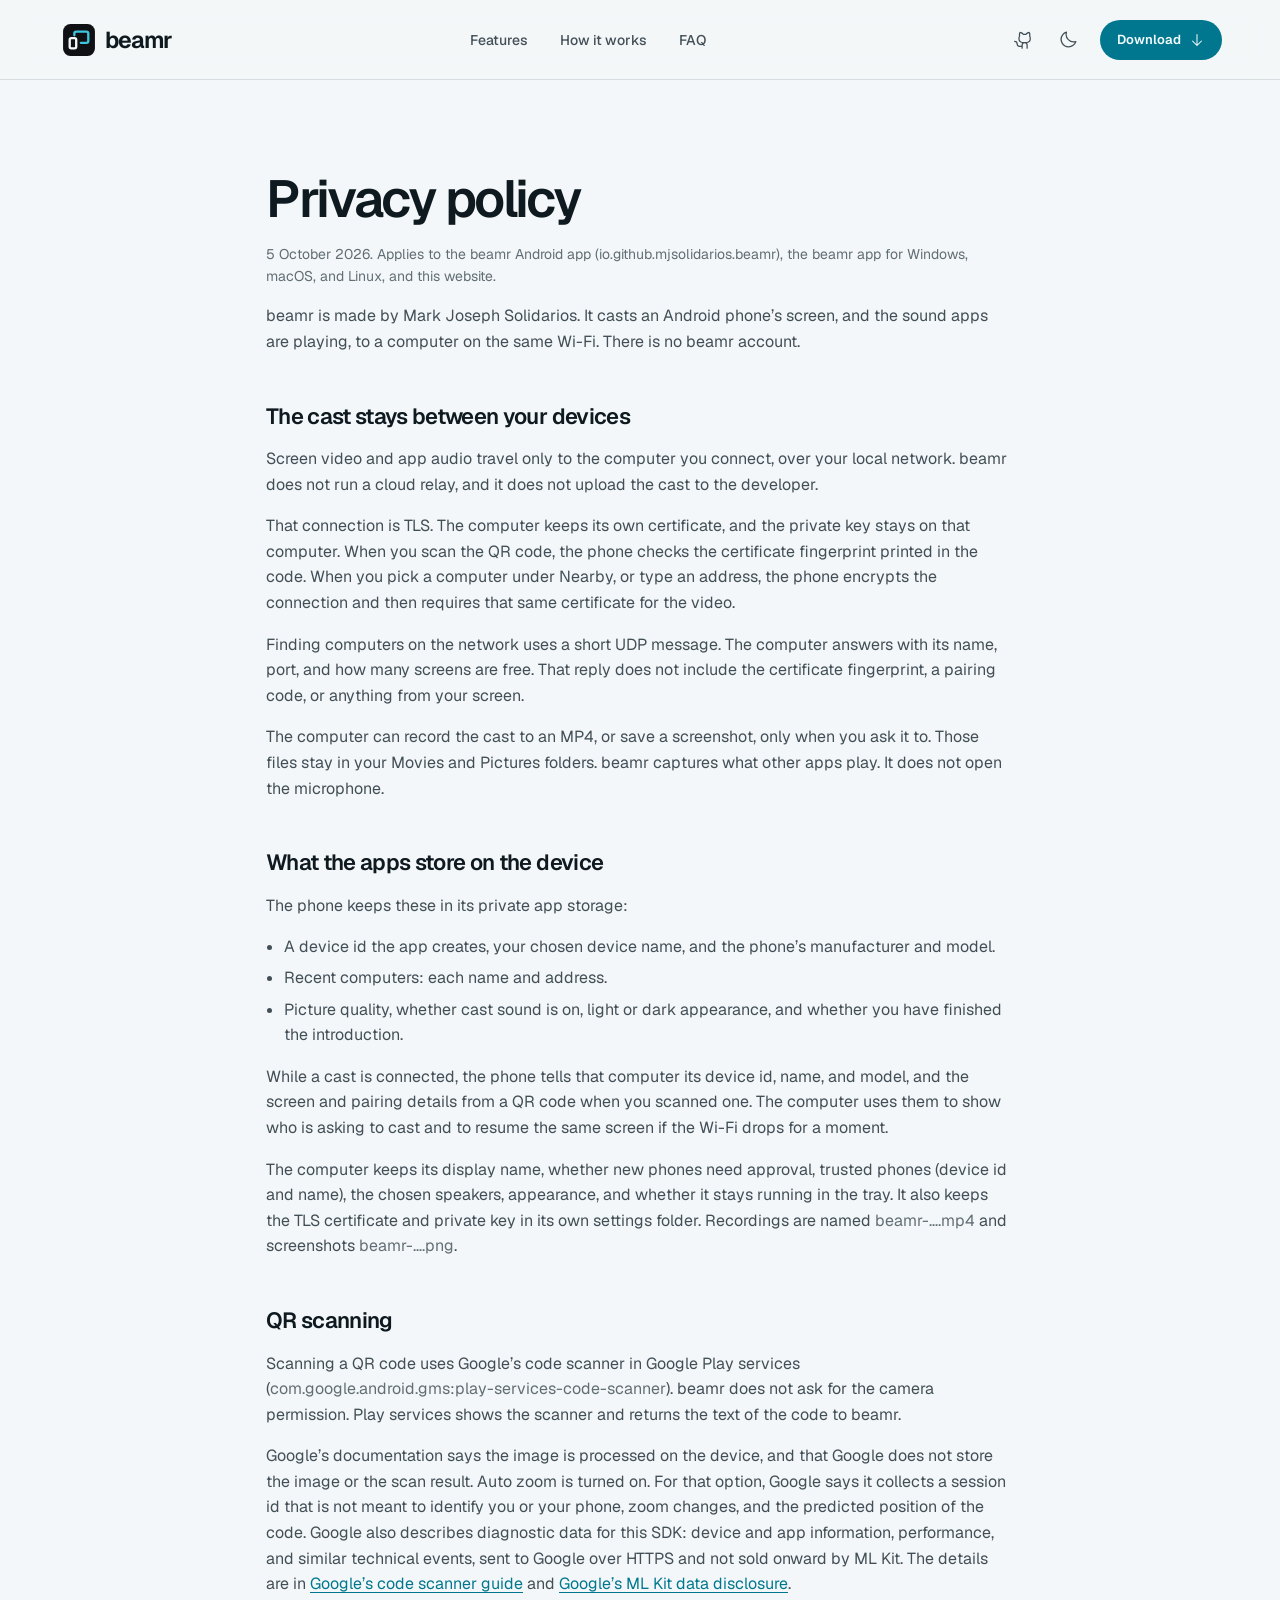
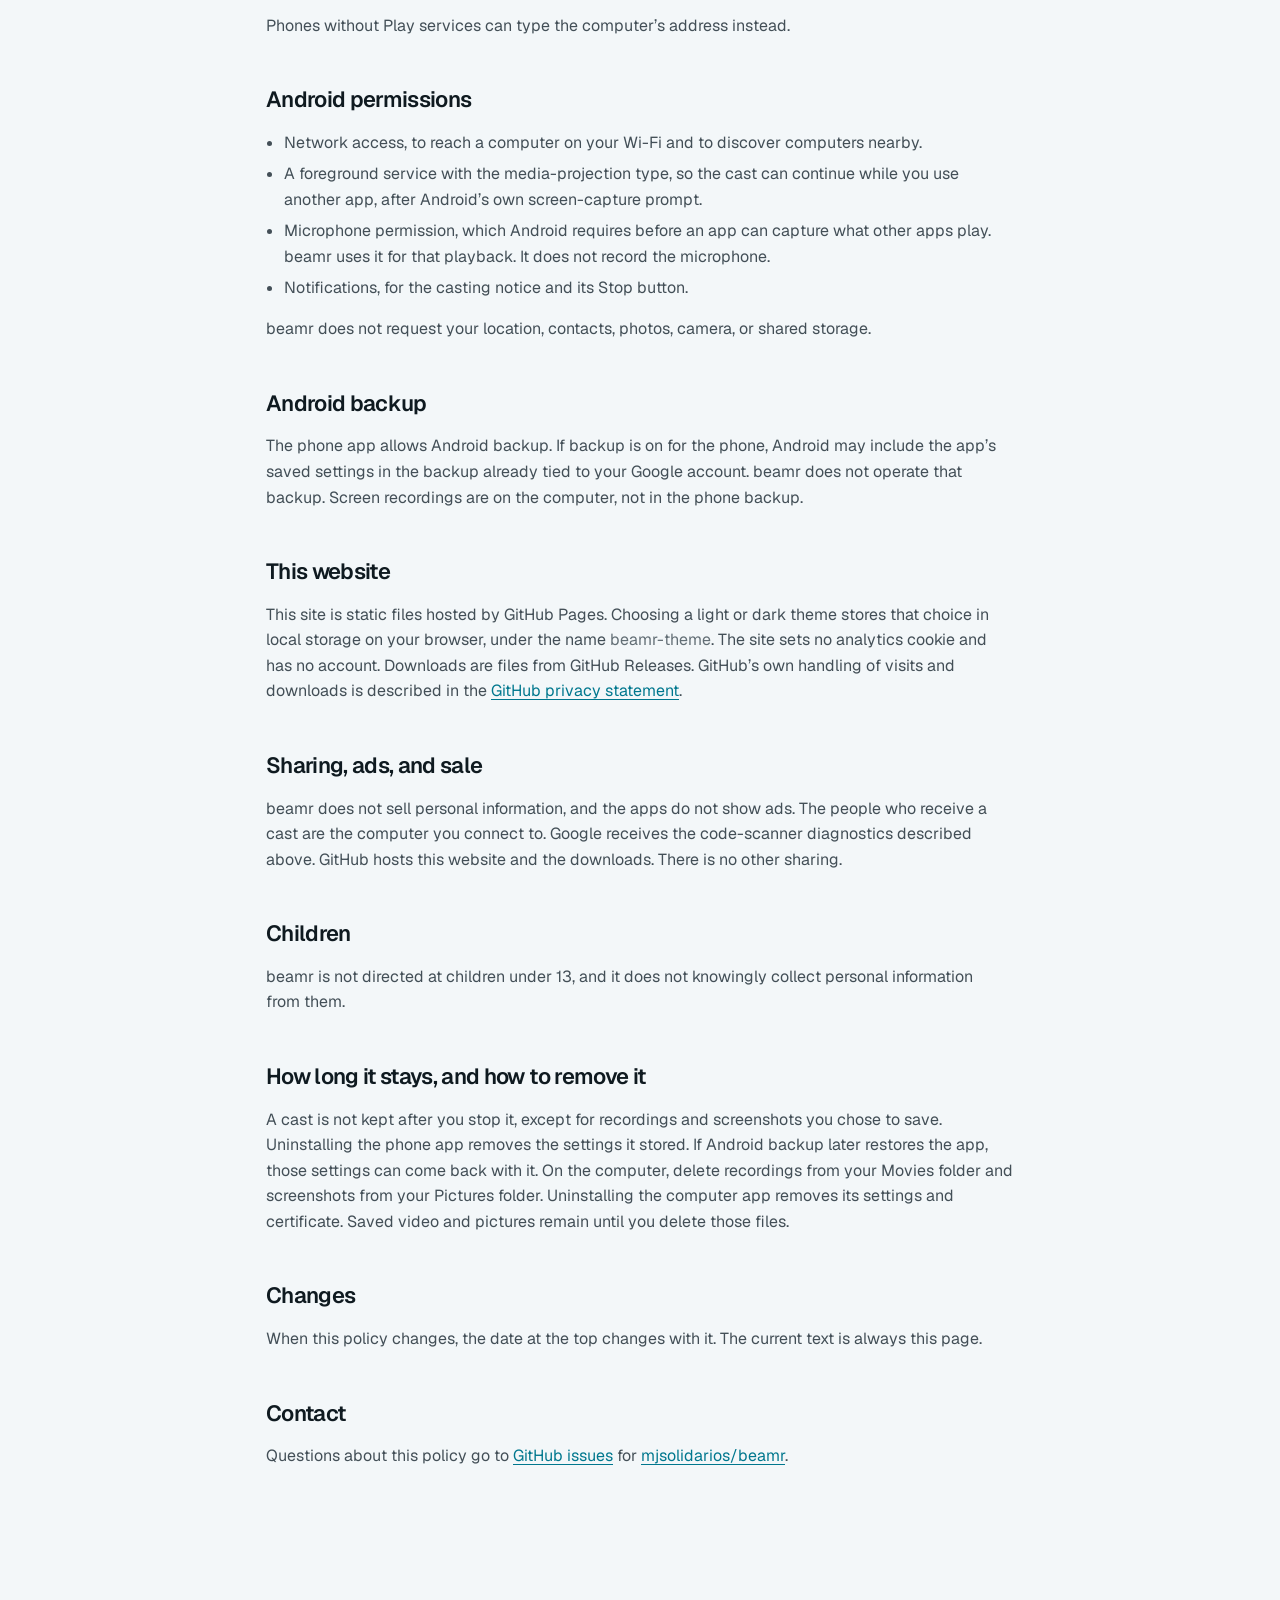
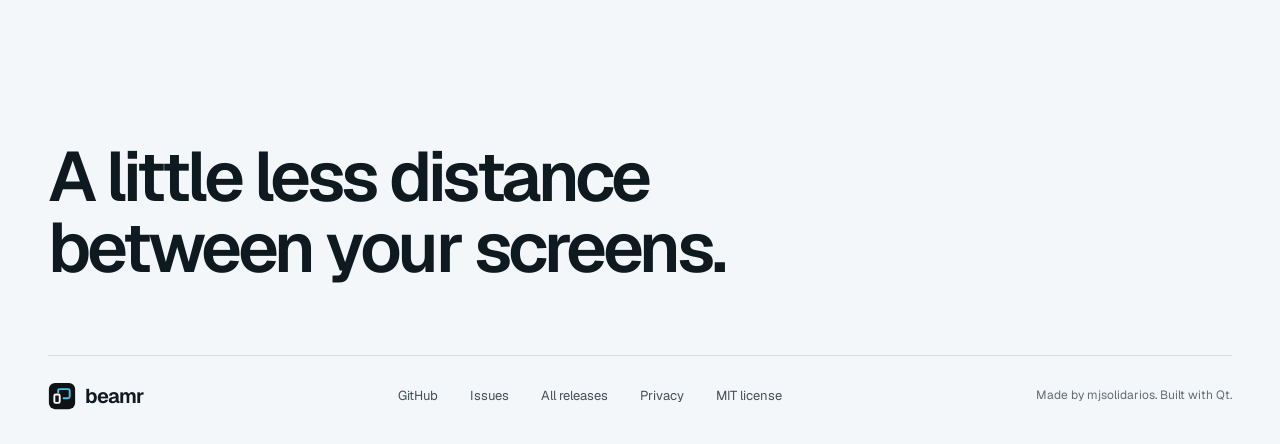
==== site/privacy.html @ 13c8dbf3 "Add a privacy policy for the Play listing The site page describes the local cast, the TLS certificat" ====
<!doctype html>
<html lang="en">
<head>
  <meta charset="utf-8">
  <meta name="viewport" content="width=device-width, initial-scale=1">
  <meta name="theme-color" content="#f3f6f8">
  <meta name="description" content="Privacy policy for beamr. Screen and sound stay on your local network. beamr has no account and no cloud relay.">
  <title>Privacy policy | beamr</title>
  <meta name="robots" content="index, follow">
  <link rel="canonical" href="https://mjsolidarios.github.io/beamr/privacy.html">
  <link rel="icon" href="./assets/beamr-icon.svg" type="image/svg+xml">
  <link rel="apple-touch-icon" href="./assets/beamr-icon.png">
  <link rel="preload" href="./assets/geist-latin.woff2" as="font" type="font/woff2" crossorigin>
  <script>
    (() => {
      const root = document.documentElement;
      try {
        const saved = localStorage.getItem('beamr-theme');
        if (saved === 'light' || saved === 'dark') root.dataset.theme = saved;
      } catch {}
    })();
  </script>
  <link rel="stylesheet" href="./styles.css">
  <script src="./app.js" defer></script>
</head>
<body>
  <a class="skip-link" href="#main">Skip to content</a>
  <header class="nav">
    <div class="nav__inner">
      <a class="brand" href="./" aria-label="beamr home"><img src="./assets/beamr-icon.svg" width="34" height="34" alt=""><span>beamr</span></a>
      <nav class="nav__links" aria-label="Main navigation">
        <a href="./#features">Features</a>
        <a href="./#how-it-works">How it works</a>
        <a href="./#faq">FAQ</a>
      </nav>
      <div class="nav__actions">
        <a class="icon-button" href="https://github.com/mjsolidarios/beamr" aria-label="beamr on GitHub"><svg class="icon" aria-hidden="true"><use href="./assets/icons.svg#github-logo"/></svg></a>
        <button class="theme-toggle icon-button" type="button" aria-label="Switch to dark theme" hidden><svg class="icon theme-moon" aria-hidden="true"><use href="./assets/icons.svg#moon"/></svg><svg class="icon theme-sun" aria-hidden="true"><use href="./assets/icons.svg#sun"/></svg></button>
        <a class="button button-small" href="./#downloads">Download<svg class="icon" aria-hidden="true"><use href="./assets/icons.svg#arrow-down"/></svg></a>
      </div>
    </div>
  </header>

  <main id="main" class="policy">
    <article class="container policy-wrap">
      <h1>Privacy policy</h1>
      <p class="updated">5 October 2026. Applies to the beamr Android app (<span class="muted">io.github.mjsolidarios.beamr</span>), the beamr app for Windows, macOS, and Linux, and this website.</p>

      <p>beamr is made by Mark Joseph Solidarios. It casts an Android phone’s screen, and the sound apps are playing, to a computer on the same Wi-Fi. There is no beamr account.</p>

      <h2>The cast stays between your devices</h2>
      <p>Screen video and app audio travel only to the computer you connect, over your local network. beamr does not run a cloud relay, and it does not upload the cast to the developer.</p>
      <p>That connection is TLS. The computer keeps its own certificate, and the private key stays on that computer. When you scan the QR code, the phone checks the certificate fingerprint printed in the code. When you pick a computer under Nearby, or type an address, the phone encrypts the connection and then requires that same certificate for the video.</p>
      <p>Finding computers on the network uses a short UDP message. The computer answers with its name, port, and how many screens are free. That reply does not include the certificate fingerprint, a pairing code, or anything from your screen.</p>
      <p>The computer can record the cast to an MP4, or save a screenshot, only when you ask it to. Those files stay in your Movies and Pictures folders. beamr captures what other apps play. It does not open the microphone.</p>

      <h2>What the apps store on the device</h2>
      <p>The phone keeps these in its private app storage:</p>
      <ul>
        <li>A device id the app creates, your chosen device name, and the phone’s manufacturer and model.</li>
        <li>Recent computers: each name and address.</li>
        <li>Picture quality, whether cast sound is on, light or dark appearance, and whether you have finished the introduction.</li>
      </ul>
      <p>While a cast is connected, the phone tells that computer its device id, name, and model, and the screen and pairing details from a QR code when you scanned one. The computer uses them to show who is asking to cast and to resume the same screen if the Wi-Fi drops for a moment.</p>
      <p>The computer keeps its display name, whether new phones need approval, trusted phones (device id and name), the chosen speakers, appearance, and whether it stays running in the tray. It also keeps the TLS certificate and private key in its own settings folder. Recordings are named <span class="muted">beamr-….mp4</span> and screenshots <span class="muted">beamr-….png</span>.</p>

      <h2>QR scanning</h2>
      <p>Scanning a QR code uses Google’s code scanner in Google Play services (<span class="muted">com.google.android.gms:play-services-code-scanner</span>). beamr does not ask for the camera permission. Play services shows the scanner and returns the text of the code to beamr.</p>
      <p>Google’s documentation says the image is processed on the device, and that Google does not store the image or the scan result. Auto zoom is turned on. For that option, Google says it collects a session id that is not meant to identify you or your phone, zoom changes, and the predicted position of the code. Google also describes diagnostic data for this SDK: device and app information, performance, and similar technical events, sent to Google over HTTPS and not sold onward by ML Kit. The details are in <a href="https://developers.google.com/ml-kit/vision/barcode-scanning/code-scanner">Google’s code scanner guide</a> and <a href="https://developers.google.com/ml-kit/android-data-disclosure">Google’s ML Kit data disclosure</a>.</p>
      <p>Phones without Play services can type the computer’s address instead.</p>

      <h2>Android permissions</h2>
      <ul>
        <li>Network access, to reach a computer on your Wi-Fi and to discover computers nearby.</li>
        <li>A foreground service with the media-projection type, so the cast can continue while you use another app, after Android’s own screen-capture prompt.</li>
        <li>Microphone permission, which Android requires before an app can capture what other apps play. beamr uses it for that playback. It does not record the microphone.</li>
        <li>Notifications, for the casting notice and its Stop button.</li>
      </ul>
      <p>beamr does not request your location, contacts, photos, camera, or shared storage.</p>

      <h2>Android backup</h2>
      <p>The phone app allows Android backup. If backup is on for the phone, Android may include the app’s saved settings in the backup already tied to your Google account. beamr does not operate that backup. Screen recordings are on the computer, not in the phone backup.</p>

      <h2>This website</h2>
      <p>This site is static files hosted by GitHub Pages. Choosing a light or dark theme stores that choice in local storage on your browser, under the name <span class="muted">beamr-theme</span>. The site sets no analytics cookie and has no account. Downloads are files from GitHub Releases. GitHub’s own handling of visits and downloads is described in the <a href="https://docs.github.com/en/site-policy/privacy-policies/github-general-privacy-statement">GitHub privacy statement</a>.</p>

      <h2>Sharing, ads, and sale</h2>
      <p>beamr does not sell personal information, and the apps do not show ads. The people who receive a cast are the computer you connect to. Google receives the code-scanner diagnostics described above. GitHub hosts this website and the downloads. There is no other sharing.</p>

      <h2>Children</h2>
      <p>beamr is not directed at children under 13, and it does not knowingly collect personal information from them.</p>

      <h2>How long it stays, and how to remove it</h2>
      <p>A cast is not kept after you stop it, except for recordings and screenshots you chose to save. Uninstalling the phone app removes the settings it stored. If Android backup later restores the app, those settings can come back with it. On the computer, delete recordings from your Movies folder and screenshots from your Pictures folder. Uninstalling the computer app removes its settings and certificate. Saved video and pictures remain until you delete those files.</p>

      <h2>Changes</h2>
      <p>When this policy changes, the date at the top changes with it. The current text is always this page.</p>

      <h2>Contact</h2>
      <p>Questions about this policy go to <a href="https://github.com/mjsolidarios/beamr/issues">GitHub issues</a> for <a href="https://github.com/mjsolidarios/beamr">mjsolidarios/beamr</a>.</p>
    </article>
  </main>

  <footer class="footer container">
    <p class="footer-line">A little less distance between your screens.</p>
    <div class="footer-meta">
      <a class="brand" href="./" aria-label="beamr home"><img src="./assets/beamr-icon.svg" width="28" height="28" alt=""><span>beamr</span></a>
      <nav aria-label="Project links"><a href="https://github.com/mjsolidarios/beamr">GitHub</a><a href="https://github.com/mjsolidarios/beamr/issues">Issues</a><a href="https://github.com/mjsolidarios/beamr/releases">All releases</a><a href="./privacy.html" aria-current="page">Privacy</a><a href="https://github.com/mjsolidarios/beamr/blob/main/LICENSE">MIT license</a></nav>
      <p class="footer-credit">Made by <a href="https://github.com/mjsolidarios">mjsolidarios</a>. Built with Qt.</p>
    </div>
  </footer>
</body>
</html>
---- site/styles.css ----
/* Hallmark · genre: atmospheric · macrostructure: Feature Stack · theme: custom (vibe: "a cyan beam across a dark room" · paper oklch(15.5% 0.014 235) · accent oklch(78% 0.125 213) cyan · Geist + Geist)
 * axes: dark / geometric-sans / cool · enrichment: real screenshots + Tier-A CSS overlays · nav: N10 floating-on-scroll morph · footer: Ft5 statement
 * motion: GSAP ScrollTrigger (hero widen · route draw · feature sync · setup rail · footer line), all off under prefers-reduced-motion
 */
@font-face { font-family: Geist; src: url('./assets/geist-latin.woff2') format('woff2'); font-style: normal; font-weight: 100 900; font-display: swap; }

/* ---------- Tokens ---------- */
:root {
  color-scheme: light;
  --color-paper: oklch(97.4% 0.005 225);
  --color-paper-2: oklch(99.3% 0.003 225);
  --color-paper-3: oklch(94.2% 0.009 225);
  --color-ink: oklch(21% 0.02 235);
  --color-ink-2: oklch(42% 0.02 235);
  --color-ink-3: oklch(53% 0.018 235);
  --color-rule: oklch(89.5% 0.01 228);
  --color-accent: oklch(52% 0.105 215);
  --color-accent-strong: oklch(45% 0.1 218);
  --color-accent-ink: oklch(98.5% 0.01 215);
  --color-accent-soft: oklch(93.5% 0.035 213);
  --color-bloom: oklch(80% 0.11 213 / 0.22);
  --color-nav: oklch(97.4% 0.005 225 / 0.86);
  --color-pill: oklch(99.3% 0.003 225 / 0.82);
  --color-screen: oklch(17% 0.012 235);
  --color-rec: oklch(63% 0.2 27);
  --color-focus: oklch(55% 0.13 213);
  --shadow-lift: 0 1px 2px oklch(22% 0.03 235 / 0.06), 0 18px 48px -18px oklch(22% 0.03 235 / 0.28);
  --shadow-pill: 0 8px 24px -12px oklch(22% 0.03 235 / 0.3);

  --font-display: Geist, system-ui, sans-serif;
  --font-body: Geist, system-ui, sans-serif;
  --font-mono: ui-monospace, "SF Mono", "Cascadia Mono", "JetBrains Mono", Menlo, monospace;

  --space-3xs: 0.25rem; --space-2xs: 0.5rem; --space-xs: 0.75rem; --space-sm: 1rem;
  --space-md: 1.5rem; --space-lg: 2rem; --space-xl: 3rem; --space-2xl: 4.5rem; --space-3xl: 7rem; --space-4xl: 10rem;

  --text-xs: 0.75rem; --text-sm: 0.875rem; --text-base: 1rem; --text-md: 1.125rem; --text-lg: 1.375rem;
  --text-xl: 1.75rem; --text-2xl: clamp(2rem, 1.2rem + 2.6vw, 3.25rem);
  --text-display: clamp(3.4rem, 1.4rem + 7.6vw, 8.25rem);
  --text-statement: clamp(2rem, 1rem + 4.2vw, 4.5rem);

  --ease-out: cubic-bezier(0.16, 1, 0.3, 1);
  --ease-in: cubic-bezier(0.7, 0, 0.84, 0);
  --ease-in-out: cubic-bezier(0.65, 0, 0.35, 1);
  --dur-micro: 120ms; --dur-short: 220ms; --dur-long: 420ms;

  --radius-control: 999px; --radius-card: 22px; --radius-media: 14px;
  --rule-hair: 1px;
  --page: min(1240px, calc(100% - 2 * var(--gutter)));
  --gutter: 48px;
  --nav-h: 60px;
}
@media (prefers-color-scheme: dark) {
  :root:not([data-theme="light"]) {
    color-scheme: dark;
    --color-paper: oklch(15.5% 0.014 235);
    --color-paper-2: oklch(19.5% 0.016 235);
    --color-paper-3: oklch(24% 0.018 235);
    --color-ink: oklch(95.5% 0.007 220);
    --color-ink-2: oklch(77% 0.016 228);
    --color-ink-3: oklch(64% 0.016 228);
    --color-rule: oklch(29% 0.018 235);
    --color-accent: oklch(78% 0.125 213);
    --color-accent-strong: oklch(85% 0.105 210);
    --color-accent-ink: oklch(19% 0.04 225);
    --color-accent-soft: oklch(27% 0.045 220);
    --color-bloom: oklch(70% 0.13 213 / 0.2);
    --color-nav: oklch(15.5% 0.014 235 / 0.82);
    --color-pill: oklch(21% 0.016 235 / 0.8);
    --color-focus: oklch(82% 0.12 213);
    --shadow-lift: 0 1px 0 oklch(100% 0 0 / 0.04) inset, 0 24px 60px -24px oklch(5% 0.02 235 / 0.8);
    --shadow-pill: 0 8px 24px -12px oklch(5% 0.02 235 / 0.7);
  }
}
:root[data-theme="dark"] {
  color-scheme: dark;
  --color-paper: oklch(15.5% 0.014 235);
  --color-paper-2: oklch(19.5% 0.016 235);
  --color-paper-3: oklch(24% 0.018 235);
  --color-ink: oklch(95.5% 0.007 220);
  --color-ink-2: oklch(77% 0.016 228);
  --color-ink-3: oklch(64% 0.016 228);
  --color-rule: oklch(29% 0.018 235);
  --color-accent: oklch(78% 0.125 213);
  --color-accent-strong: oklch(85% 0.105 210);
  --color-accent-ink: oklch(19% 0.04 225);
  --color-accent-soft: oklch(27% 0.045 220);
  --color-bloom: oklch(70% 0.13 213 / 0.2);
  --color-nav: oklch(15.5% 0.014 235 / 0.82);
  --color-pill: oklch(21% 0.016 235 / 0.8);
  --color-focus: oklch(82% 0.12 213);
  --shadow-lift: 0 1px 0 oklch(100% 0 0 / 0.04) inset, 0 24px 60px -24px oklch(5% 0.02 235 / 0.8);
  --shadow-pill: 0 8px 24px -12px oklch(5% 0.02 235 / 0.7);
}

/* ---------- Base ---------- */
*, *::before, *::after { box-sizing: border-box; }
html, body { overflow-x: clip; }
html { scroll-padding-top: calc(var(--nav-h) + var(--space-lg)); }
body {
  margin: 0; background: var(--color-paper); color: var(--color-ink);
  font: 400 var(--text-base)/1.6 var(--font-body); -webkit-font-smoothing: antialiased;
}
a { color: inherit; text-decoration: none; }
button { font: inherit; cursor: pointer; }
img { display: block; max-width: 100%; height: auto; }
svg { display: block; fill: currentColor; flex-shrink: 0; }
p, h1, h2, h3, h4, figure, ol { margin: 0; }
h1, h2, h3, h4 { font-family: var(--font-display); font-style: normal; text-wrap: balance; overflow-wrap: anywhere; min-width: 0; }
p { text-wrap: pretty; }
a, button, summary { -webkit-tap-highlight-color: transparent; }
:is(a, button, summary):focus-visible { outline: 2px solid var(--color-focus); outline-offset: 4px; border-radius: 6px; }
::selection { background: var(--color-accent); color: var(--color-accent-ink); }
[hidden] { display: none !important; }
.container { width: var(--page); margin-inline: auto; }
.icon { width: 20px; height: 20px; }
.muted { color: var(--color-ink-3); }
.sr-only { position: absolute; width: 1px; height: 1px; padding: 0; margin: -1px; overflow: hidden; clip-path: inset(50%); white-space: nowrap; border: 0; }
.skip-link {
  position: fixed; top: 12px; left: 12px; z-index: 40; transform: translateY(-160%);
  background: var(--color-accent); color: var(--color-accent-ink); padding: 12px 18px; border-radius: var(--radius-control);
}
.skip-link:focus { transform: none; }

/* ---------- Controls ---------- */
.button {
  display: inline-flex; align-items: center; justify-content: center; gap: var(--space-xs);
  min-height: 52px; padding: 0 var(--space-md); border: var(--rule-hair) solid transparent; border-radius: var(--radius-control);
  background: var(--color-accent); color: var(--color-accent-ink); font-size: var(--text-sm); font-weight: 600; white-space: nowrap;
  transition: background-color var(--dur-short) var(--ease-out), transform var(--dur-micro) var(--ease-out), border-color var(--dur-short) var(--ease-out);
}
.button:hover { background: var(--color-accent-strong); transform: translateY(-1px); }
.button:active { transform: translateY(0); }
.button .icon { width: 18px; height: 18px; }
.button-small { min-height: 40px; padding: 0 var(--space-sm); font-size: 13px; gap: var(--space-2xs); }
.button-small .icon { width: 16px; height: 16px; }
.button-wide { width: 100%; }
.button-outline { background: transparent; color: var(--color-ink); border-color: var(--color-rule); }
.button-outline:hover { background: var(--color-paper-3); border-color: var(--color-ink-3); }
.text-link { display: inline-flex; align-items: center; gap: var(--space-2xs); font-size: var(--text-sm); font-weight: 600; white-space: nowrap; }
.text-link .icon { width: 18px; height: 18px; transition: transform var(--dur-short) var(--ease-out); }
.text-link:hover { color: var(--color-accent); }
.text-link:hover .icon { transform: translate(2px, -2px); }
.icon-button {
  display: grid; place-items: center; width: 40px; height: 40px; border: 0; border-radius: var(--radius-control);
  background: transparent; color: var(--color-ink-2); transition: background-color var(--dur-short) var(--ease-out), color var(--dur-short) var(--ease-out);
}
.icon-button:hover { background: var(--color-paper-3); color: var(--color-ink); }
.theme-sun { display: none; }
[data-theme="dark"] .theme-sun { display: block; }
[data-theme="dark"] .theme-moon { display: none; }
@media (prefers-color-scheme: dark) {
  :root:not([data-theme="light"]) .theme-sun { display: block; }
  :root:not([data-theme="light"]) .theme-moon { display: none; }
}

/* ---------- Nav · N10: a bar at the top, a floating pill once you scroll ---------- */
.nav { position: fixed; inset: 0 0 auto; z-index: 30; padding-block: 10px; }
.nav::before {
  content: ""; position: absolute; inset: 0; background: var(--color-nav); border-bottom: var(--rule-hair) solid var(--color-rule);
  backdrop-filter: blur(14px); -webkit-backdrop-filter: blur(14px); transition: opacity var(--dur-long) var(--ease-out);
}
.nav__inner {
  position: relative; width: var(--page); height: var(--nav-h); margin-inline: auto; padding-inline: 14px 10px;
  display: flex; align-items: center; justify-content: space-between; gap: var(--space-md);
  transition: transform var(--dur-long) var(--ease-out);
}
.nav__inner::before {
  content: ""; position: absolute; inset: 0; z-index: -1; border-radius: var(--radius-control);
  background: var(--color-pill); border: var(--rule-hair) solid var(--color-rule); box-shadow: var(--shadow-pill);
  backdrop-filter: blur(16px); -webkit-backdrop-filter: blur(16px); opacity: 0; transition: opacity var(--dur-long) var(--ease-out);
}
.nav.is-floating::before { opacity: 0; }
.nav.is-floating .nav__inner { transform: translateY(6px); }
.nav.is-floating .nav__inner::before { opacity: 1; }
.brand { display: inline-flex; align-items: center; gap: 9px; font-family: var(--font-display); font-size: 23px; font-weight: 650; letter-spacing: -0.05em; }
.nav__links { display: flex; gap: var(--space-lg); font-size: var(--text-sm); font-weight: 500; color: var(--color-ink-2); }
.nav__links a { white-space: nowrap; transition: color var(--dur-short) var(--ease-out); }
.nav__links a:hover { color: var(--color-ink); }
.nav__actions { display: flex; align-items: center; gap: var(--space-3xs); }
.nav__actions .button { margin-left: var(--space-2xs); }

/* ---------- Hero ---------- */
.hero { position: relative; padding-top: calc(var(--nav-h) + var(--space-3xl)); }
.hero::before {
  content: ""; position: absolute; z-index: -1; inset: 0 0 auto auto; width: min(900px, 90vw); aspect-ratio: 1;
  background: radial-gradient(closest-side, var(--color-bloom), transparent); transform: translate(18%, -38%); pointer-events: none;
}
.hero-head { display: grid; grid-template-columns: minmax(0, 1.5fr) minmax(0, 1fr); align-items: end; gap: var(--space-xl); }
h1 { font-size: var(--text-display); font-weight: 600; line-height: 0.94; letter-spacing: -0.06em; }
h1 .line { display: block; overflow: clip; padding-bottom: 0.06em; }
h1 .line > span { display: inline-block; }
.accent-word { color: var(--color-accent); }
.hero-side { padding-bottom: var(--space-2xs); }
.lede { max-width: 30ch; font-size: var(--text-md); line-height: 1.65; color: var(--color-ink-2); }
.hero-actions { display: flex; flex-wrap: wrap; align-items: center; gap: var(--space-md); margin-top: var(--space-lg); }
.hero-stage { margin-top: var(--space-2xl); }
.hero-frame {
  /* The frame keeps the photo's own 3:2 shape so nothing is ever cropped. It
     starts inset to the text column and widens to the window (or 1440px). */
  --g: max(var(--gutter), calc(50% - 620px));
  width: min(100%, 1440px); margin-inline: auto; aspect-ratio: 3 / 2; overflow: hidden; background: var(--color-paper-3);
  clip-path: inset(0 var(--g) 0 var(--g) round var(--radius-card));
}
.hero-image { width: 100%; height: 100%; object-fit: cover; transform-origin: 50% 50%; }
.hero-stage figcaption { margin-top: var(--space-sm); font-size: var(--text-xs); color: var(--color-ink-3); text-align: right; }

/* ---------- Route: Android to every desktop ---------- */
.route { display: grid; grid-template-columns: minmax(0, 0.8fr) minmax(0, 1.2fr); align-items: center; gap: var(--space-2xl); padding-block: var(--space-3xl); }
.route h2, .section-head h2, .setup-head h2, .faq-heading h2 { font-size: var(--text-2xl); font-weight: 600; line-height: 1.05; letter-spacing: -0.045em; }
.route-copy p { max-width: 36ch; margin-top: var(--space-md); color: var(--color-ink-2); font-size: var(--text-md); }
.route-map { position: relative; aspect-ratio: 240 / 100; }
.route-lines { position: absolute; inset: 0; width: 100%; height: 100%; overflow: visible; }
.route-lines path { fill: none; stroke-linecap: round; }
.route-track { stroke: var(--color-rule); stroke-width: 1; }
.route-beam { stroke: var(--color-accent); stroke-width: 1.4; stroke-dasharray: 1; stroke-dashoffset: 0; }
.route-node {
  position: absolute; left: var(--x); top: var(--y); transform: translate(-50%, -50%);
  display: inline-flex; align-items: center; gap: var(--space-2xs); padding: 9px 16px 9px 12px;
  background: var(--color-paper-2); border: var(--rule-hair) solid var(--color-rule); border-radius: var(--radius-control);
  font-size: var(--text-sm); font-weight: 550; white-space: nowrap; box-shadow: var(--shadow-lift);
  transition: border-color var(--dur-short) var(--ease-out), color var(--dur-short) var(--ease-out);
}
.route-node .icon { width: 19px; height: 19px; }
.route-source { color: var(--color-accent); border-color: var(--color-accent); }
.route-target.is-lit { border-color: var(--color-accent); }

/* ---------- Feature Stack ---------- */
.stack { padding-block: var(--space-3xl); }
.section-head { max-width: 640px; }
.section-head p { margin-top: var(--space-md); max-width: 52ch; color: var(--color-ink-2); font-size: var(--text-md); }
.stack-body { display: grid; grid-template-columns: minmax(0, 0.75fr) minmax(0, 1.25fr); gap: var(--space-2xl); margin-top: var(--space-xl); }
.stack-list { list-style: none; padding: 0; }
.feature {
  min-height: 58vh; display: flex; flex-direction: column; justify-content: center; padding-block: var(--space-xl);
  transition: opacity var(--dur-long) var(--ease-out);
}
.stack.is-synced .feature:not(.is-active) { opacity: 0.32; }
.feature-icon { width: 30px; height: 30px; color: var(--color-accent); margin-bottom: var(--space-md); }
.feature h3 { font-size: var(--text-xl); font-weight: 600; letter-spacing: -0.035em; line-height: 1.15; }
.feature p { margin-top: var(--space-xs); max-width: 38ch; color: var(--color-ink-2); font-size: var(--text-md); line-height: 1.65; }
.stage-wrap { position: sticky; top: max(calc(var(--nav-h) + var(--space-xl)), calc(50vh - 15vw)); align-self: start; }
.stage-wrap figcaption { margin-top: var(--space-sm); font-size: var(--text-xs); color: var(--color-ink-3); text-align: center; }
.stage {
  position: relative; padding: 11% 17% 7% 5%; border-radius: var(--radius-card); overflow: hidden;
  background: radial-gradient(120% 90% at 85% 0%, var(--color-accent-soft), transparent 60%), var(--color-paper-2);
  border: var(--rule-hair) solid var(--color-rule);
}
.stage-screens { position: relative; border-radius: var(--radius-media); overflow: hidden; box-shadow: var(--shadow-lift); outline: 2px solid transparent; outline-offset: 3px; transition: outline-color var(--dur-long) var(--ease-out); }
.stage-desk { width: 100%; }
.stage-grid {
  position: absolute; inset: 0; display: grid; grid-template-columns: repeat(4, minmax(0, 1fr)); align-items: center; gap: 3%;
  padding: 6% 5%; background: var(--color-screen); opacity: 0; transition: opacity var(--dur-long) var(--ease-out);
}
.stage-grid > * { aspect-ratio: 1 / 2; width: 100%; height: auto; border-radius: 8px; object-fit: cover; transform: translateY(8px); transition: transform var(--dur-long) var(--ease-out); }
.stage-grid > img { outline: 2px solid var(--color-accent); outline-offset: 2px; }
.stage-grid > span:nth-child(2) { background: linear-gradient(170deg, oklch(70% 0.11 205), oklch(36% 0.07 235)); }
.stage-grid > span:nth-child(3) { background: linear-gradient(190deg, oklch(88% 0.03 220), oklch(56% 0.05 230)); }
.stage-grid > span:nth-child(4) { background: linear-gradient(160deg, oklch(46% 0.09 250), oklch(24% 0.03 240)); }
.stage-phone {
  position: absolute; right: 5%; bottom: 5%; width: 19%; border-radius: 14px; border: 3px solid var(--color-screen);
  box-shadow: var(--shadow-lift); transition: transform var(--dur-long) var(--ease-out), opacity var(--dur-long) var(--ease-out);
}
.stage-beam { position: absolute; inset: 0; width: 100%; height: 100%; pointer-events: none; }
.stage-beam path {
  fill: none; stroke: var(--color-accent); stroke-width: 0.3; stroke-linecap: round;
  stroke-dasharray: 1; stroke-dashoffset: 1; opacity: 0;
  transition: stroke-dashoffset 260ms var(--ease-in), opacity 200ms var(--ease-in);
}
.chip {
  position: absolute; top: 3.2%; left: 5%; display: inline-flex; align-items: center; gap: var(--space-2xs);
  padding: 7px 14px 7px 10px; border-radius: var(--radius-control); background: var(--color-paper); border: var(--rule-hair) solid var(--color-rule);
  font-size: var(--text-xs); font-weight: 600; white-space: nowrap; opacity: 0; transform: translateY(6px);
  transition: opacity var(--dur-short) var(--ease-out), transform var(--dur-short) var(--ease-out);
}
.chip .icon { width: 16px; height: 16px; color: var(--color-accent); }
.chip-record { font-family: var(--font-mono); letter-spacing: 0.04em; }
.rec-dot { width: 9px; height: 9px; border-radius: 50%; background: var(--color-rec); }
.bars { display: inline-flex; align-items: end; gap: 2px; height: 14px; }
.bars i { width: 3px; border-radius: 2px; background: var(--color-accent); transform-origin: bottom; }
.bars i:nth-child(1) { height: 45%; } .bars i:nth-child(2) { height: 100%; } .bars i:nth-child(3) { height: 65%; } .bars i:nth-child(4) { height: 85%; }
.stage[data-state="wifi"] .stage-beam path { stroke-dashoffset: 0; opacity: 1; transition: stroke-dashoffset 900ms var(--ease-out) 150ms, opacity 150ms var(--ease-out) 150ms; }
.stage[data-state="wifi"] .chip-wifi,
.stage[data-state="grid"] .chip-grid,
.stage[data-state="record"] .chip-record,
.stage[data-state="sound"] .chip-sound { opacity: 1; transform: none; }
.stage[data-state="grid"] .stage-grid { opacity: 1; }
.stage[data-state="grid"] .stage-grid > * { transform: none; }
.stage[data-state="grid"] .stage-phone { opacity: 0; transform: translateY(12%); }
.stage[data-state="record"] .stage-screens { outline-color: var(--color-rec); }
.stage[data-state="sound"] .stage-phone { transform: translateY(-4%) rotate(-3deg); }

/* ---------- Setup ---------- */
.setup { background: var(--color-paper-2); border-block: var(--rule-hair) solid var(--color-rule); padding-block: var(--space-3xl); }
.setup-grid { display: grid; grid-template-columns: minmax(0, 0.85fr) minmax(0, 1.15fr); gap: var(--space-2xl); }
.setup-head { position: sticky; top: calc(var(--nav-h) + var(--space-2xl)); align-self: start; }
.setup-head p { margin: var(--space-md) 0 var(--space-lg); max-width: 34ch; color: var(--color-ink-2); font-size: var(--text-md); }
.steps { position: relative; list-style: none; padding: 0; display: grid; gap: var(--space-2xl); }
.rail { position: absolute; left: 21px; top: 22px; bottom: 22px; width: 2px; background: var(--color-rule); border-radius: 2px; }
.rail-fill { position: absolute; inset: 0; background: var(--color-accent); transform-origin: top; border-radius: inherit; }
.step { position: relative; display: grid; grid-template-columns: 44px minmax(0, 1fr) auto; gap: var(--space-md); align-items: start; }
.step-dot {
  display: grid; place-items: center; width: 44px; height: 44px; border-radius: 50%; font-weight: 600; font-variant-numeric: tabular-nums;
  background: var(--color-accent); color: var(--color-accent-ink); border: 2px solid var(--color-accent);
  transition: background-color var(--dur-long) var(--ease-out), color var(--dur-long) var(--ease-out), border-color var(--dur-long) var(--ease-out);
}
.steps.is-live .step:not(.is-reached) .step-dot { background: var(--color-paper-2); color: var(--color-ink-3); border-color: var(--color-rule); }
.step h3 { font-size: var(--text-lg); font-weight: 600; letter-spacing: -0.03em; padding-top: 8px; }
.step p { margin-top: var(--space-2xs); max-width: 44ch; color: var(--color-ink-2); line-height: 1.7; }
.step-icon { width: 26px; height: 26px; margin-top: 10px; color: var(--color-ink-3); }

/* ---------- Downloads ---------- */
.downloads { padding-block: var(--space-3xl); }
.download-layout { display: grid; grid-template-columns: minmax(0, 0.9fr) minmax(0, 1.3fr); gap: var(--space-2xl); margin-top: var(--space-xl); align-items: start; }
.android-download {
  position: relative; overflow: hidden; padding: var(--space-lg); border-radius: var(--radius-card);
  background: radial-gradient(90% 70% at 100% 0%, var(--color-accent-soft), transparent 70%), var(--color-paper-2);
  border: var(--rule-hair) solid var(--color-rule);
}
.download-card-heading { display: flex; justify-content: space-between; align-items: center; margin-bottom: var(--space-xl); }
.device-label { font-size: var(--text-sm); font-weight: 550; color: var(--color-ink-3); }
.platform-icon { width: 28px; height: 28px; }
.android-mark { margin-bottom: var(--space-md); }
.android-download h3 { font-size: var(--text-xl); font-weight: 600; letter-spacing: -0.04em; }
.android-download > p { margin-top: var(--space-3xs); color: var(--color-ink-2); }
.download-meta { display: block; margin: var(--space-md) 0; font-family: var(--font-mono); font-size: var(--text-xs); color: var(--color-ink-3); }
.install-note { margin-top: var(--space-sm); font-size: var(--text-xs); line-height: 1.7; color: var(--color-ink-3); max-width: 36ch; }
.desktop-downloads > .device-label { margin-bottom: var(--space-xs); }
.download-row {
  display: grid; grid-template-columns: 36px minmax(0, 1fr) auto; gap: var(--space-md); align-items: center;
  padding-block: var(--space-md); border-bottom: var(--rule-hair) solid var(--color-rule);
}
.download-copy h4 { font-size: var(--text-lg); font-weight: 600; letter-spacing: -0.035em; }
.download-copy p { font-size: 13px; color: var(--color-ink-3); }
.alternative, .row-note { display: inline-flex; align-items: center; gap: 5px; margin-top: var(--space-2xs); font-size: var(--text-xs); color: var(--color-ink-3); white-space: nowrap; }
.alternative { text-decoration: underline; text-underline-offset: 3px; }
.alternative:hover { color: var(--color-accent); }
.alternative .icon { width: 14px; height: 14px; }
.download-button {
  display: inline-flex; align-items: center; gap: var(--space-xs); padding: 11px 18px; border-radius: var(--radius-control);
  border: var(--rule-hair) solid var(--color-rule); background: var(--color-paper-2); font-size: 13px; font-weight: 600; white-space: nowrap;
  transition: border-color var(--dur-short) var(--ease-out), color var(--dur-short) var(--ease-out), transform var(--dur-micro) var(--ease-out);
}
.download-button .icon { width: 17px; height: 17px; }
.download-button:hover { border-color: var(--color-accent); color: var(--color-accent); transform: translateY(-1px); }
.download-button:active { transform: none; }
.download-footer { display: flex; justify-content: space-between; align-items: center; gap: var(--space-md); margin-top: var(--space-md); font-size: var(--text-xs); color: var(--color-ink-3); }

/* ---------- FAQ ---------- */
.faq { display: grid; grid-template-columns: minmax(0, 0.8fr) minmax(0, 1.3fr); gap: var(--space-2xl); padding-block: var(--space-2xl) var(--space-3xl); }
.faq-heading > p { margin: var(--space-md) 0 var(--space-2xs); color: var(--color-ink-2); }
.questions { border-top: var(--rule-hair) solid var(--color-rule); }
details { border-bottom: var(--rule-hair) solid var(--color-rule); scroll-margin-top: calc(var(--nav-h) + var(--space-xl)); }
summary {
  list-style: none; display: flex; align-items: center; justify-content: space-between; gap: var(--space-md);
  padding-block: var(--space-md); font-size: var(--text-md); font-weight: 550; letter-spacing: -0.015em; cursor: pointer;
  transition: color var(--dur-short) var(--ease-out);
}
summary::-webkit-details-marker { display: none; }
summary .icon { width: 18px; height: 18px; color: var(--color-ink-3); transition: transform var(--dur-short) var(--ease-out); }
details[open] summary .icon { transform: rotate(45deg); color: var(--color-accent); }
summary:hover { color: var(--color-accent); }
details > p { padding: 0 var(--space-xl) var(--space-md) 0; color: var(--color-ink-2); line-height: 1.8; }
details p a { color: var(--color-accent); text-decoration: underline; text-underline-offset: 3px; }

/* ---------- Open source + footer · Ft5 ---------- */
.open-source {
  display: flex; align-items: center; gap: var(--space-lg); padding: var(--space-xl); border-radius: var(--radius-card);
  background: var(--color-paper-2); border: var(--rule-hair) solid var(--color-rule);
}
.source-icon { width: 40px; height: 40px; color: var(--color-accent); }
.open-source h2 { font-size: var(--text-xl); font-weight: 600; letter-spacing: -0.035em; line-height: 1.2; }
.open-source p { margin-top: var(--space-3xs); color: var(--color-ink-2); }
.open-source .button { margin-left: auto; }
.footer { padding-block: var(--space-4xl) var(--space-lg); }
.footer-line { max-width: 18ch; font-family: var(--font-display); font-size: var(--text-statement); font-weight: 600; line-height: 1.02; letter-spacing: -0.05em; }
.footer-line .w { display: inline-block; }
.footer-meta {
  display: flex; flex-wrap: wrap; align-items: center; justify-content: space-between; gap: var(--space-md) var(--space-xl);
  margin-top: var(--space-2xl); padding-top: var(--space-md); border-top: var(--rule-hair) solid var(--color-rule);
}
.footer-meta .brand { font-size: 20px; }
.footer-meta nav { display: flex; flex-wrap: wrap; gap: var(--space-2xs) var(--space-lg); font-size: 13px; color: var(--color-ink-2); }
.footer-meta nav a { white-space: nowrap; }
.footer-meta nav a:hover, .footer-credit a:hover { color: var(--color-accent); }
.footer-credit { font-size: var(--text-xs); color: var(--color-ink-3); }

/* ---------- Privacy policy ---------- */
.policy { padding-top: calc(var(--nav-h) + var(--space-3xl)); padding-bottom: var(--space-3xl); }
.policy-wrap { max-width: 68ch; }
.policy h1 { font-size: var(--text-2xl); font-weight: 600; line-height: 1.05; letter-spacing: -0.045em; }
.policy .updated { margin-top: var(--space-sm); color: var(--color-ink-3); font-size: var(--text-sm); }
.policy h2 { margin-top: var(--space-xl); font-size: var(--text-lg); font-weight: 600; letter-spacing: -0.03em; line-height: 1.25; }
.policy p, .policy li { color: var(--color-ink-2); }
.policy p, .policy ul { margin-top: var(--space-sm); }
.policy ul { padding-left: 1.15rem; }
.policy li + li { margin-top: 0.35rem; }
.policy a { color: var(--color-accent); text-decoration: underline; text-underline-offset: 3px; }
.policy a:hover { color: var(--color-accent-strong); }

/* ---------- Motion: initial states, set before GSAP so the hero never flashes ---------- */
.motion [data-intro] { opacity: 0; }

/* ---------- Responsive ---------- */
@media (max-width: 1100px) {
  :root { --gutter: 32px; }
  .nav__links { gap: var(--space-md); }
}
@media (max-width: 899px) {
  :root { --gutter: 20px; --nav-h: 56px; }
  .nav { padding-block: 6px; }
  .nav__links { display: none; }
  .nav__inner { padding-inline: 10px 6px; }
  .hero { padding-top: calc(var(--nav-h) + var(--space-2xl)); }
  .hero-head { grid-template-columns: minmax(0, 1fr); gap: var(--space-lg); }
  .hero-stage { margin-top: var(--space-xl); }
  .route { grid-template-columns: minmax(0, 1fr); gap: var(--space-xl); padding-block: var(--space-3xl) var(--space-2xl); }
  .route-node { padding: 6px 11px 6px 8px; font-size: var(--text-xs); gap: 6px; }
  .route-node .icon { width: 15px; height: 15px; }
  .route-target { left: auto; right: 0; transform: translateY(-50%); }
  .stack-body { grid-template-columns: minmax(0, 1fr); gap: 0; }
  .stage-wrap { order: -1; top: calc(var(--nav-h) + 16px); z-index: 2; padding-block: var(--space-sm) var(--space-2xs); background: var(--color-paper); }
  .stage-wrap figcaption { display: none; }
  .feature { min-height: 46vh; padding-block: var(--space-lg); }
  .setup-grid, .download-layout, .faq { grid-template-columns: minmax(0, 1fr); gap: var(--space-xl); }
  .setup-head { position: static; }
  .open-source { flex-direction: column; align-items: flex-start; padding: var(--space-lg); }
  .open-source .button { margin-left: 0; }
}
@media (max-width: 479px) {
  .nav__actions .icon-button[href] { display: none; }
  .route-node { padding: 5px 9px 5px 7px; font-size: 11px; box-shadow: none; }
  .step { grid-template-columns: 44px minmax(0, 1fr); }
  .step-icon { display: none; }
  .download-row { grid-template-columns: 28px minmax(0, 1fr) auto; gap: var(--space-sm); }
  .download-footer { flex-direction: column; align-items: flex-start; }
  details > p { padding-right: 0; }
  .chip { font-size: 10px; padding: 4px 9px 4px 7px; }
}
@media (max-width: 374px) {
  .nav__actions .button .icon { display: none; }
  .nav__actions { gap: 0; }
  .download-button span { display: none; }
  .download-button { padding: 12px; }
  .hero-actions { gap: var(--space-sm); }
}

@media (prefers-reduced-motion: no-preference) { html { scroll-behavior: smooth; } }
@media (prefers-reduced-motion: reduce) {
  *, *::before, *::after { transition-duration: 150ms !important; animation: none !important; scroll-behavior: auto !important; }
  .stage-phone, .stage-grid > *, .chip, .nav__inner { transform: none !important; }
}
@media (prefers-reduced-transparency: reduce) {
  .nav::before, .nav__inner::before { backdrop-filter: none; -webkit-backdrop-filter: none; }
  :root { --color-nav: var(--color-paper); --color-pill: var(--color-paper-2); }
}
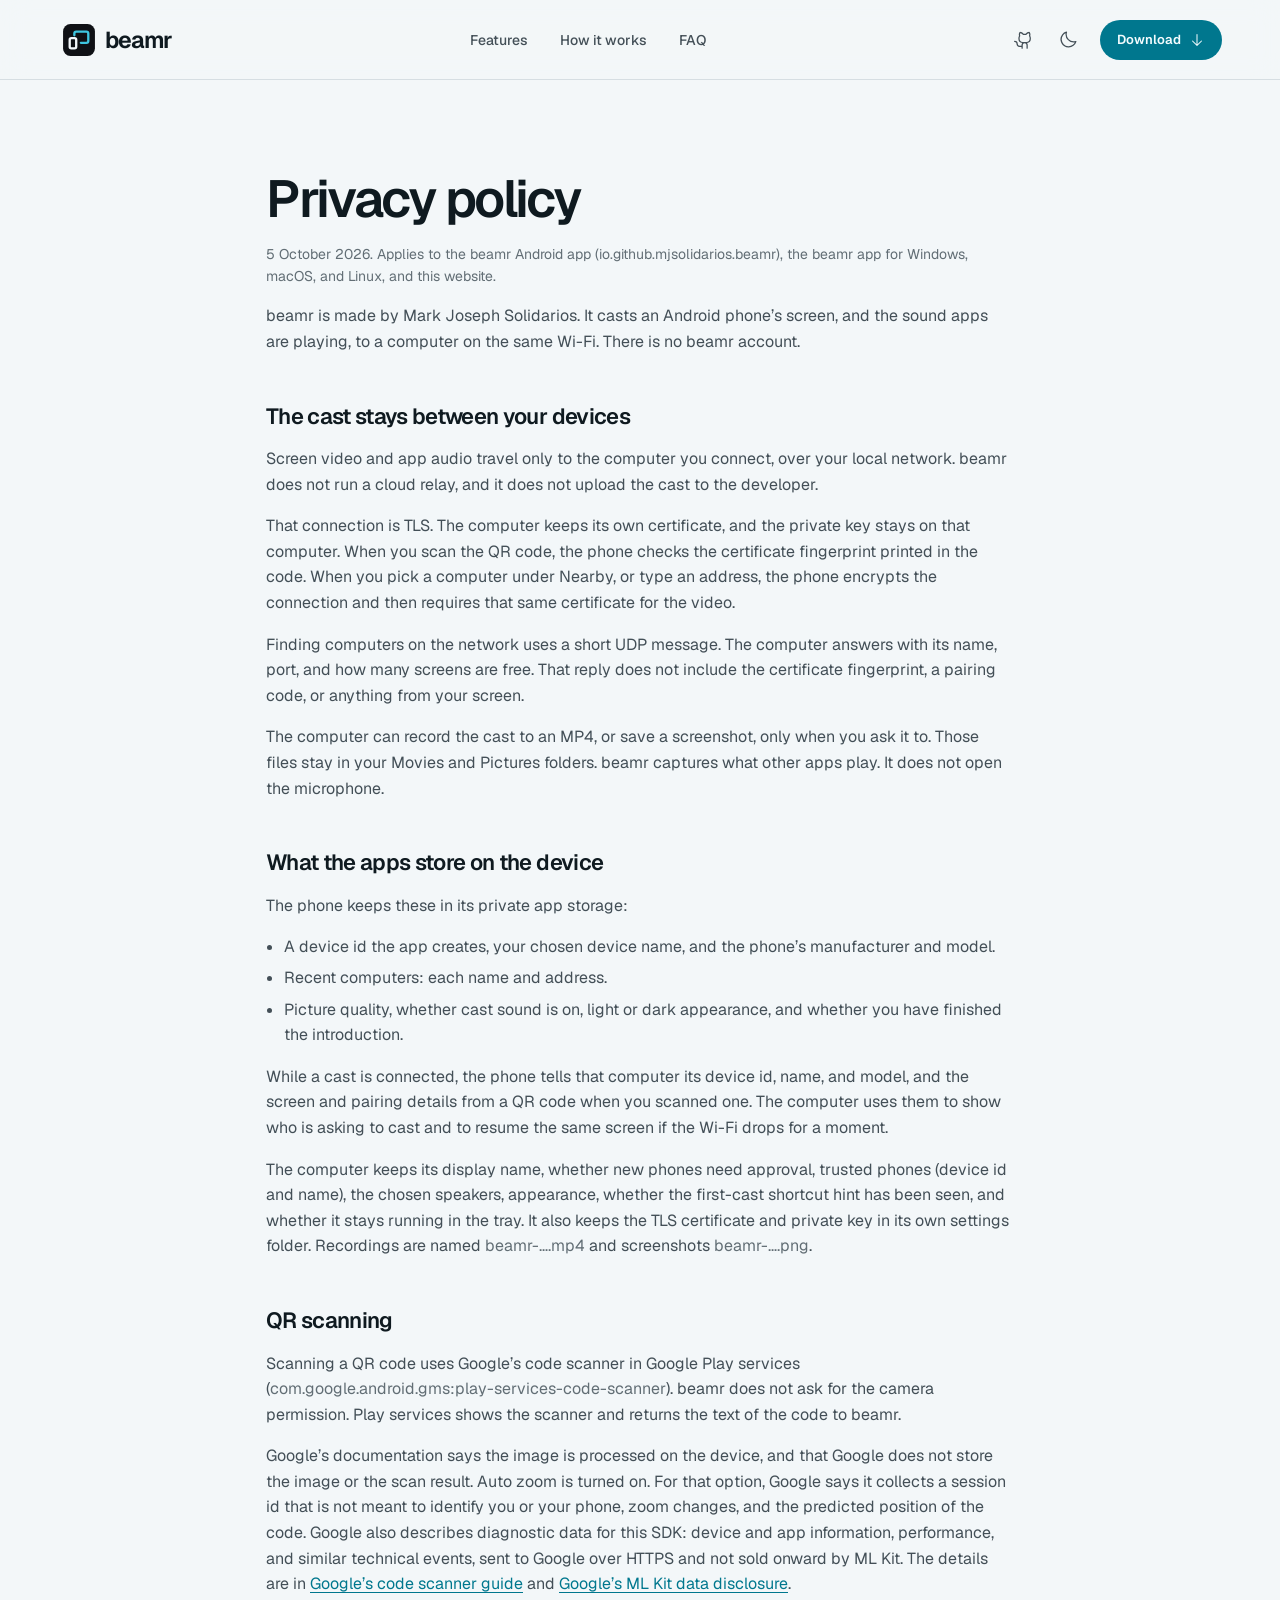
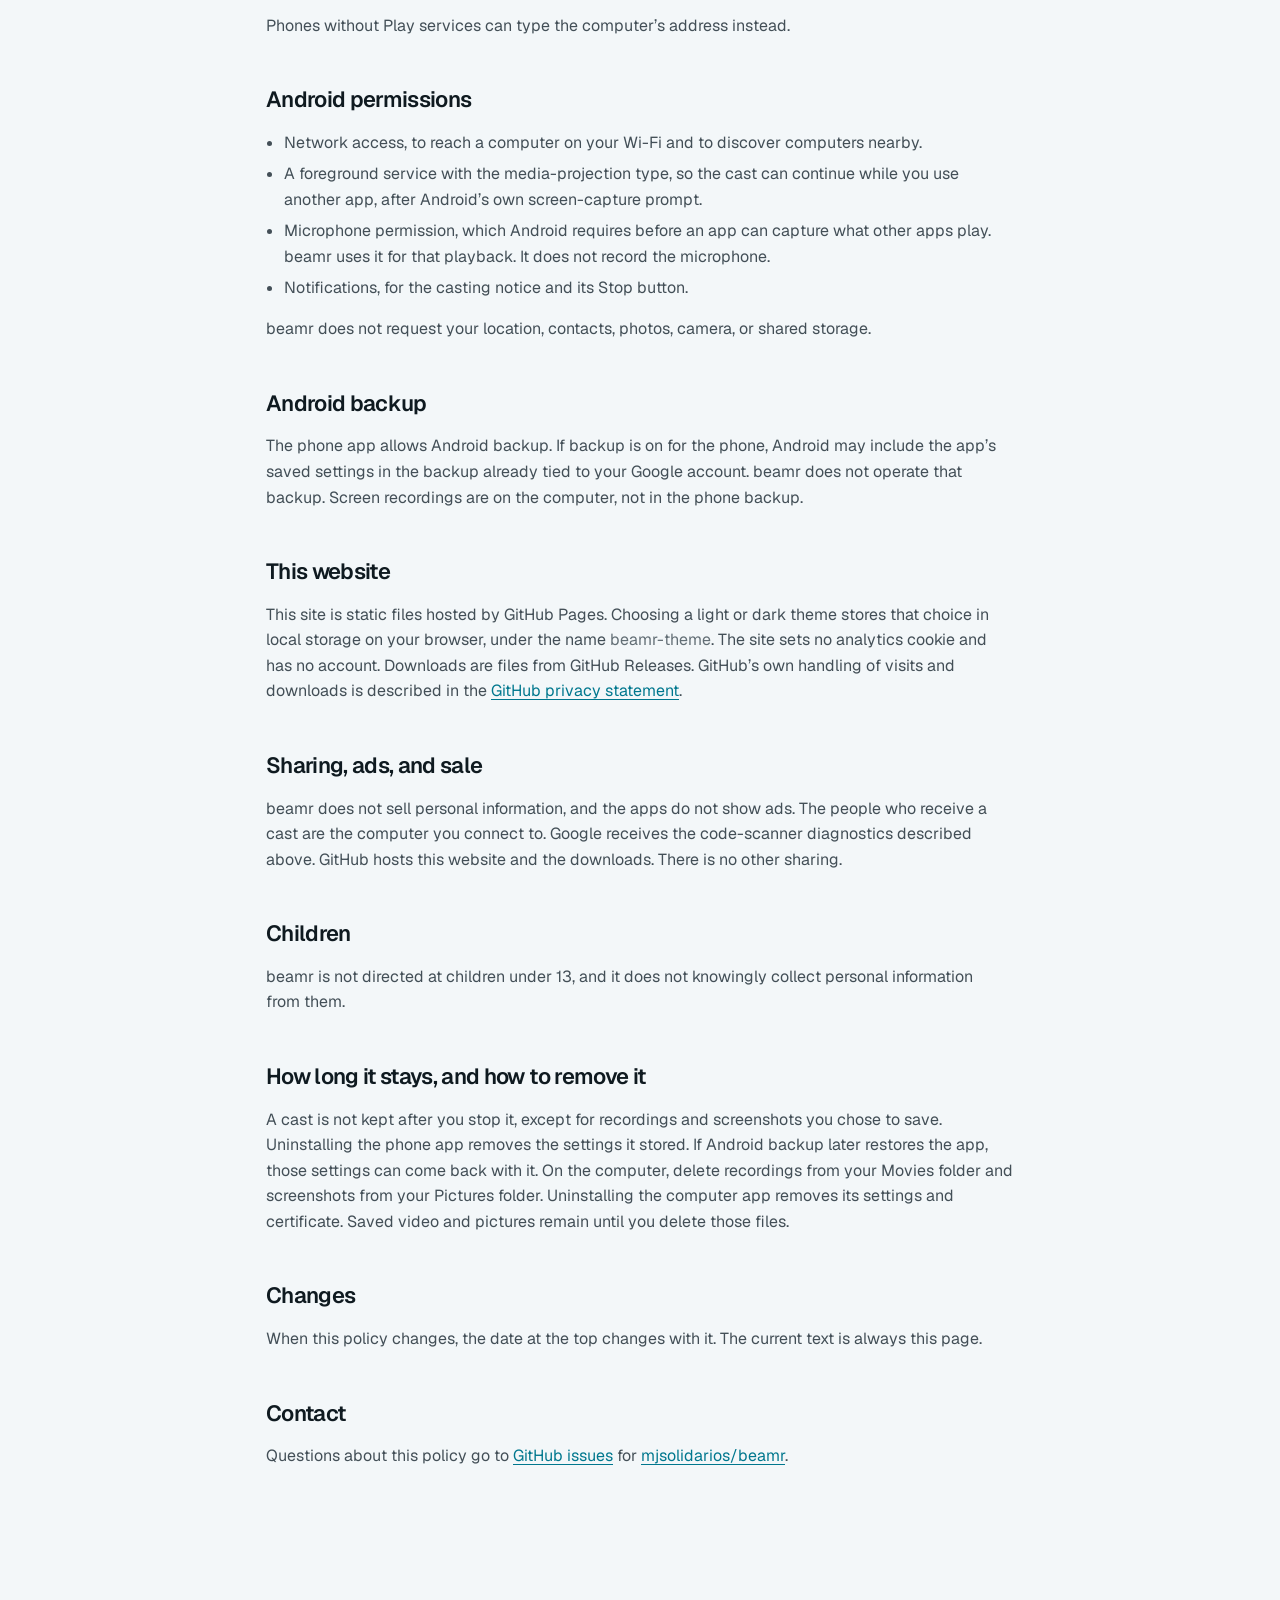
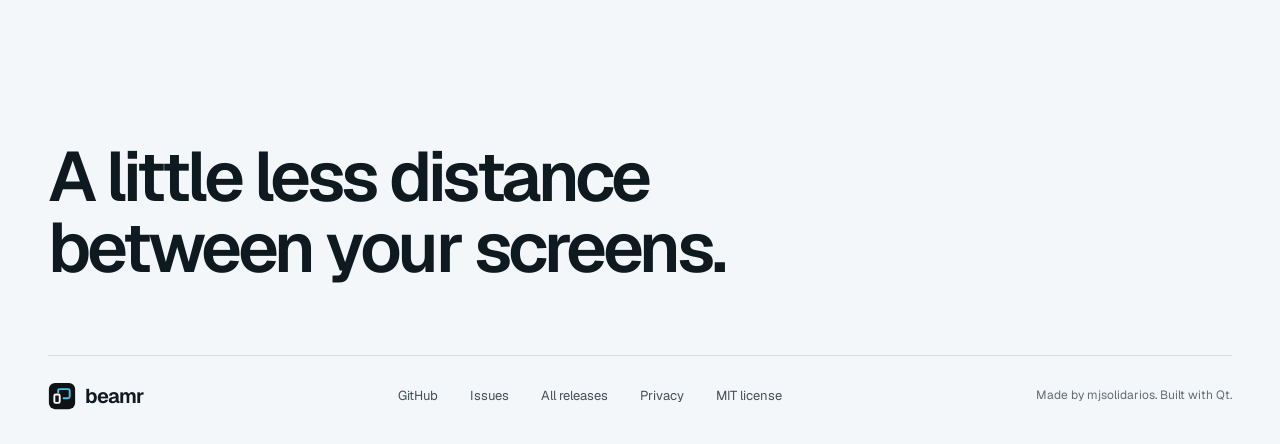
==== commit 357a11f1: "Show what is shared, zoom each screen, and keep first-cast controls up; release 0.2.3 The phone show" ====
--- a/site/privacy.html
+++ b/site/privacy.html
@@ -62,7 +62,7 @@
         <li>Picture quality, whether cast sound is on, light or dark appearance, and whether you have finished the introduction.</li>
       </ul>
       <p>While a cast is connected, the phone tells that computer its device id, name, and model, and the screen and pairing details from a QR code when you scanned one. The computer uses them to show who is asking to cast and to resume the same screen if the Wi-Fi drops for a moment.</p>
-      <p>The computer keeps its display name, whether new phones need approval, trusted phones (device id and name), the chosen speakers, appearance, and whether it stays running in the tray. It also keeps the TLS certificate and private key in its own settings folder. Recordings are named <span class="muted">beamr-….mp4</span> and screenshots <span class="muted">beamr-….png</span>.</p>
+      <p>The computer keeps its display name, whether new phones need approval, trusted phones (device id and name), the chosen speakers, appearance, whether the first-cast shortcut hint has been seen, and whether it stays running in the tray. It also keeps the TLS certificate and private key in its own settings folder. Recordings are named <span class="muted">beamr-….mp4</span> and screenshots <span class="muted">beamr-….png</span>.</p>
 
       <h2>QR scanning</h2>
       <p>Scanning a QR code uses Google’s code scanner in Google Play services (<span class="muted">com.google.android.gms:play-services-code-scanner</span>). beamr does not ask for the camera permission. Play services shows the scanner and returns the text of the code to beamr.</p>
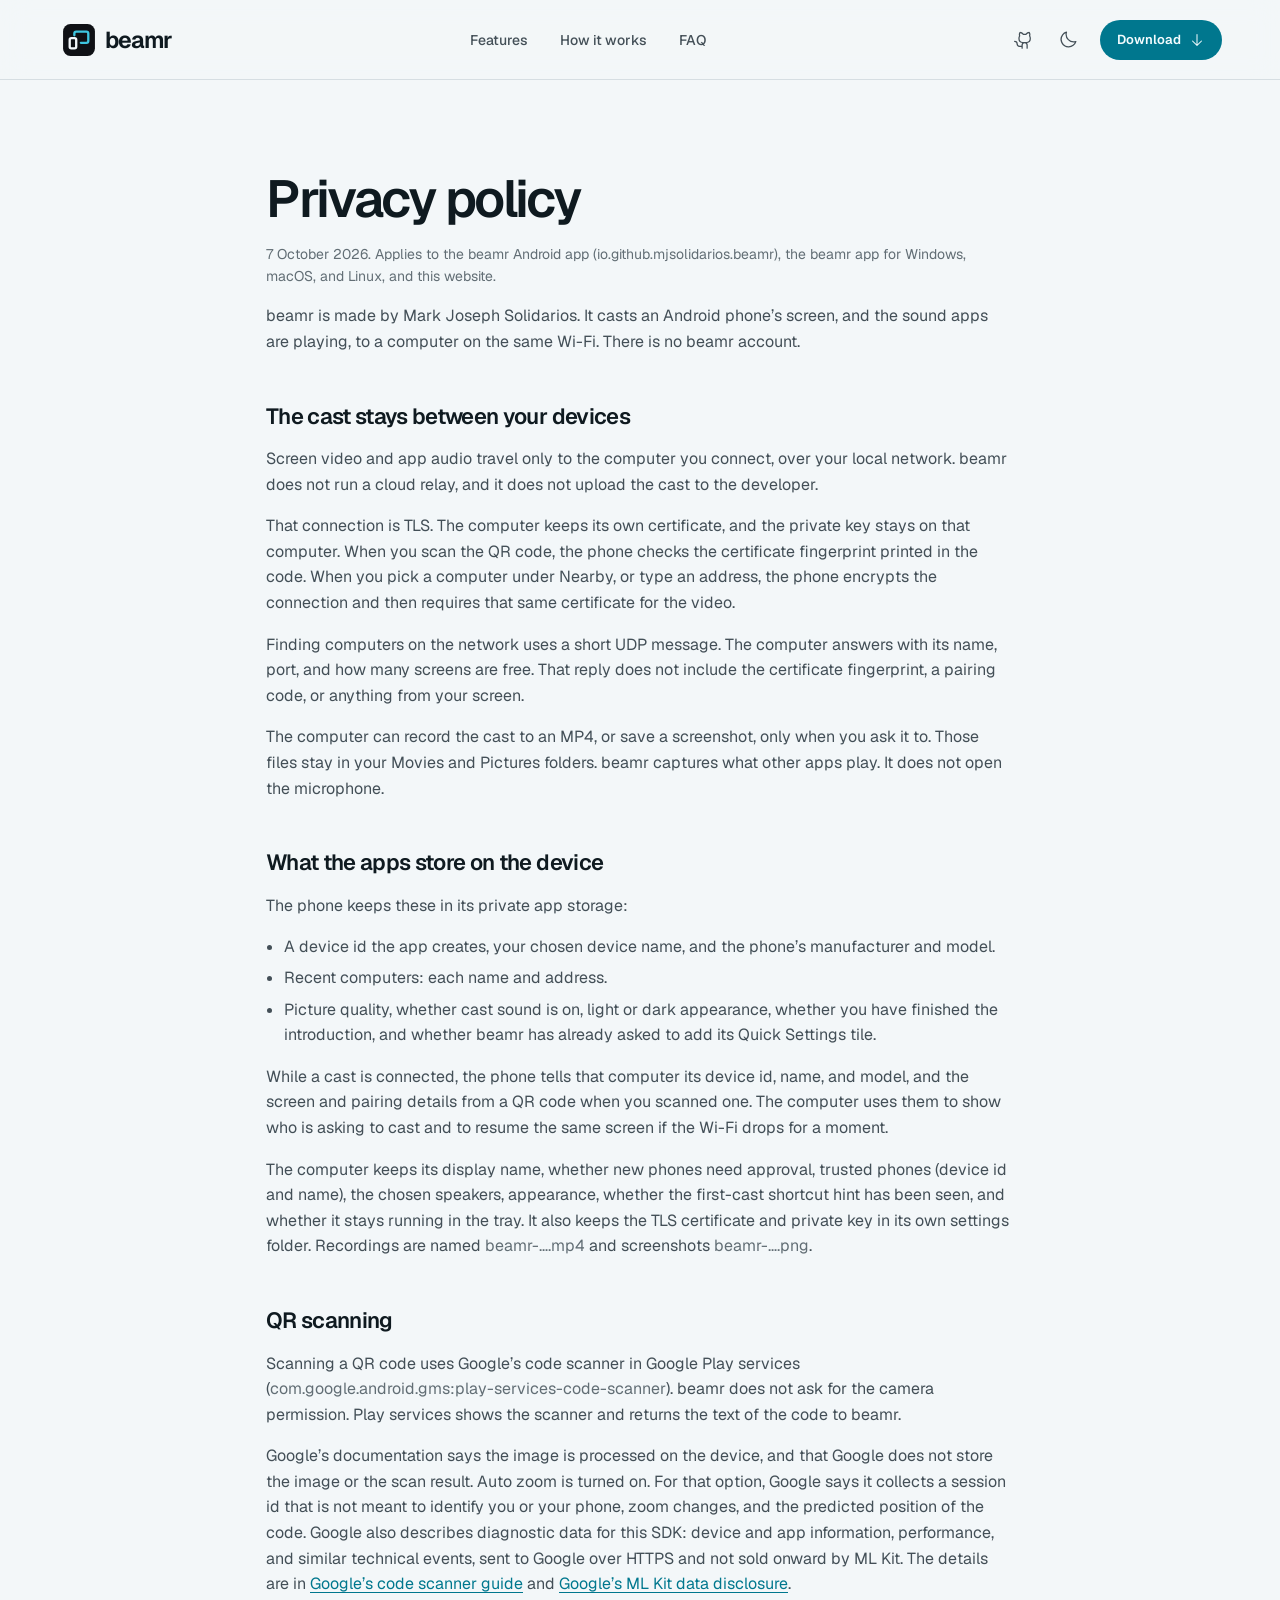
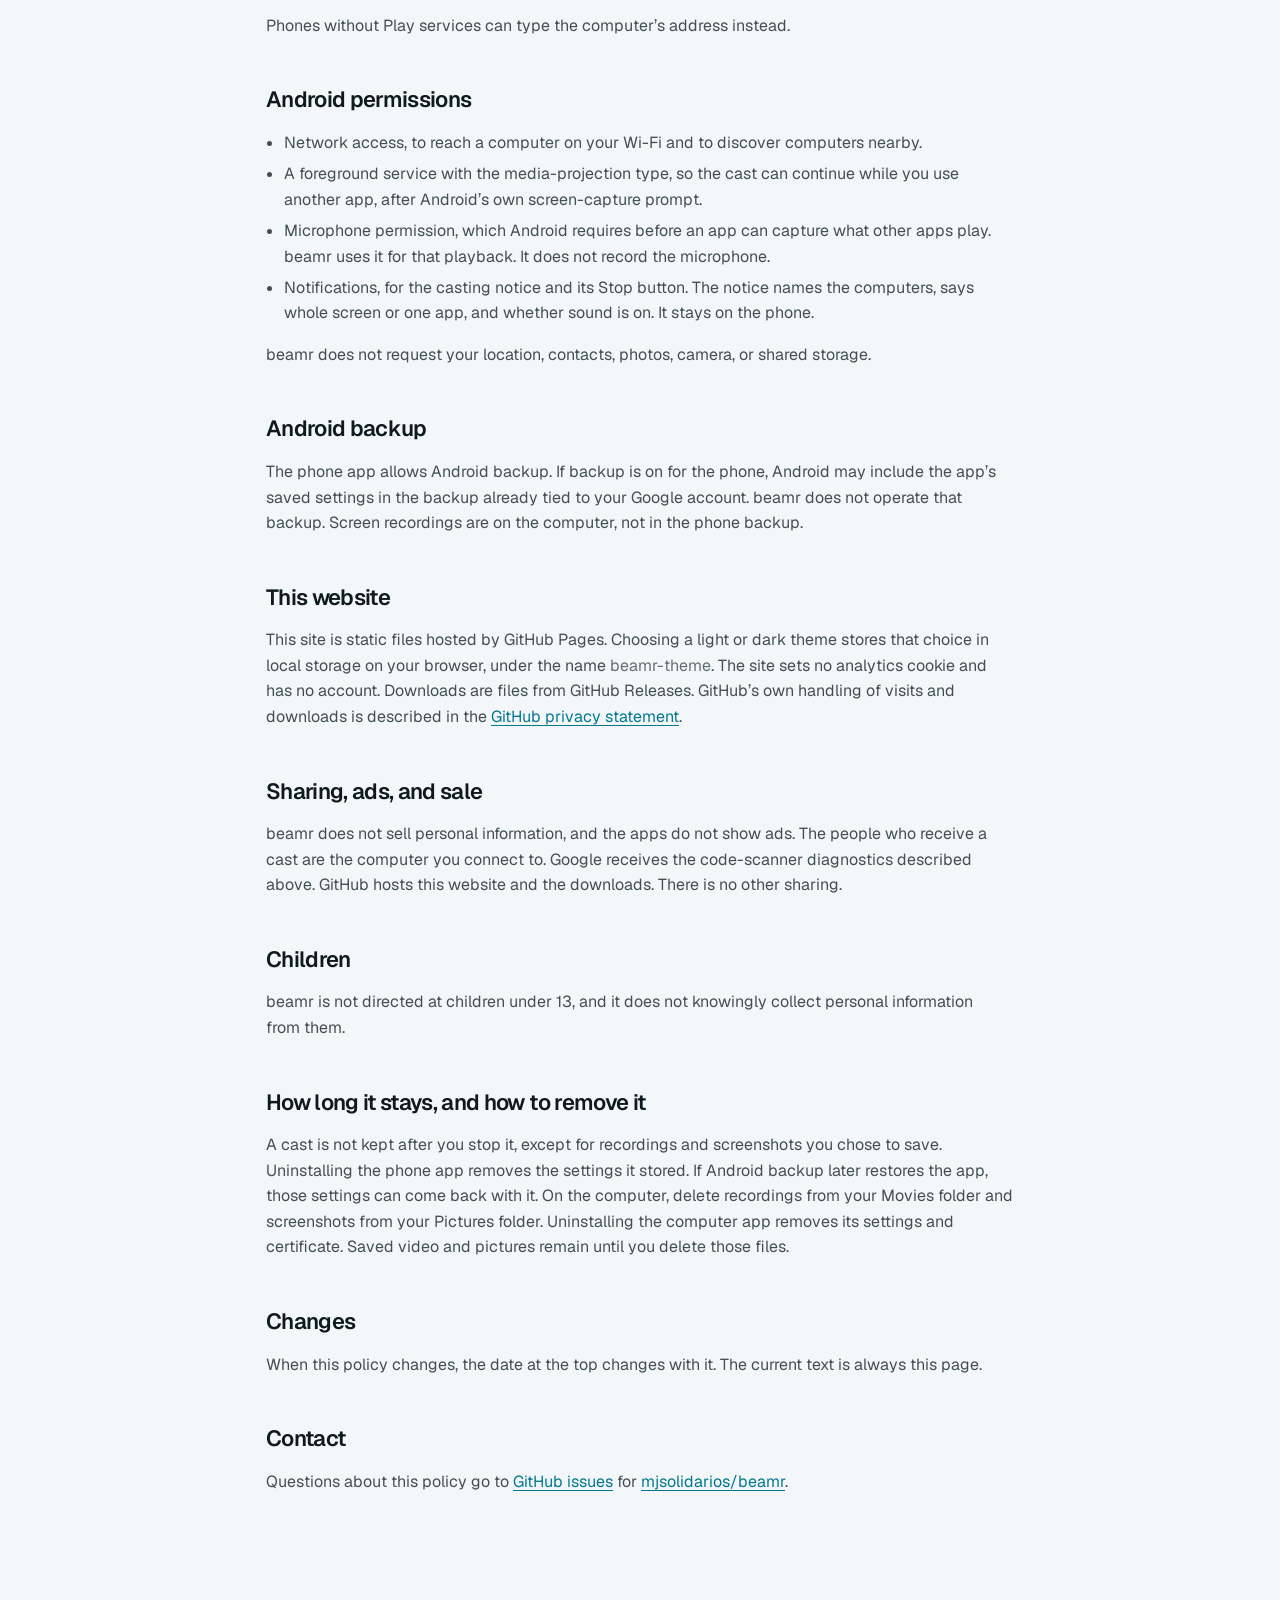
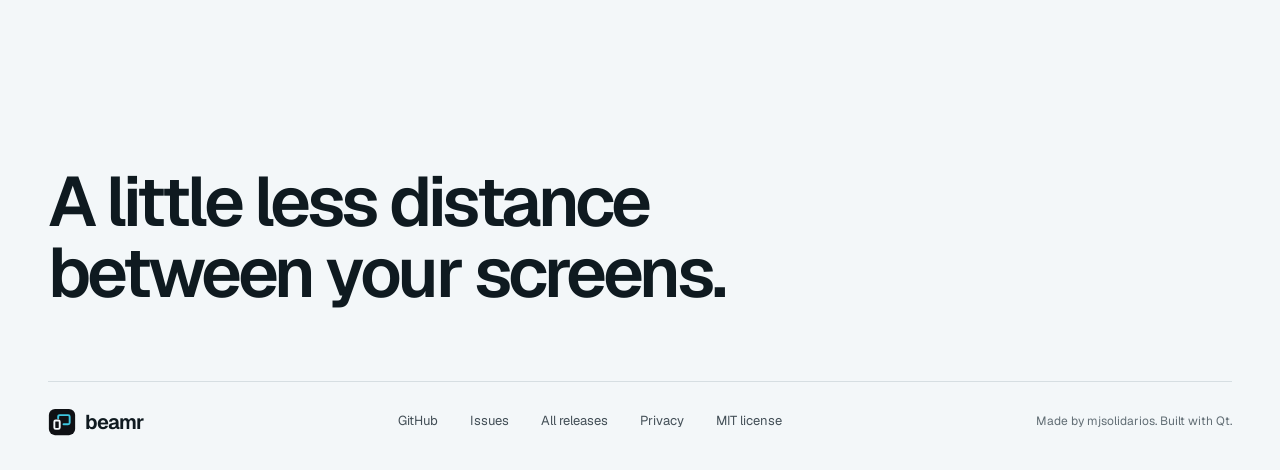
==== commit 35cb1ca5: "Describe live cast controls on the project site The home page covers applying picture and sound duri" ====
--- a/site/privacy.html
+++ b/site/privacy.html
@@ -44,7 +44,7 @@
   <main id="main" class="policy">
     <article class="container policy-wrap">
       <h1>Privacy policy</h1>
-      <p class="updated">5 October 2026. Applies to the beamr Android app (<span class="muted">io.github.mjsolidarios.beamr</span>), the beamr app for Windows, macOS, and Linux, and this website.</p>
+      <p class="updated">7 October 2026. Applies to the beamr Android app (<span class="muted">io.github.mjsolidarios.beamr</span>), the beamr app for Windows, macOS, and Linux, and this website.</p>
 
       <p>beamr is made by Mark Joseph Solidarios. It casts an Android phone’s screen, and the sound apps are playing, to a computer on the same Wi-Fi. There is no beamr account.</p>
 
@@ -59,7 +59,7 @@
       <ul>
         <li>A device id the app creates, your chosen device name, and the phone’s manufacturer and model.</li>
         <li>Recent computers: each name and address.</li>
-        <li>Picture quality, whether cast sound is on, light or dark appearance, and whether you have finished the introduction.</li>
+        <li>Picture quality, whether cast sound is on, light or dark appearance, whether you have finished the introduction, and whether beamr has already asked to add its Quick Settings tile.</li>
       </ul>
       <p>While a cast is connected, the phone tells that computer its device id, name, and model, and the screen and pairing details from a QR code when you scanned one. The computer uses them to show who is asking to cast and to resume the same screen if the Wi-Fi drops for a moment.</p>
       <p>The computer keeps its display name, whether new phones need approval, trusted phones (device id and name), the chosen speakers, appearance, whether the first-cast shortcut hint has been seen, and whether it stays running in the tray. It also keeps the TLS certificate and private key in its own settings folder. Recordings are named <span class="muted">beamr-….mp4</span> and screenshots <span class="muted">beamr-….png</span>.</p>
@@ -74,7 +74,7 @@
         <li>Network access, to reach a computer on your Wi-Fi and to discover computers nearby.</li>
         <li>A foreground service with the media-projection type, so the cast can continue while you use another app, after Android’s own screen-capture prompt.</li>
         <li>Microphone permission, which Android requires before an app can capture what other apps play. beamr uses it for that playback. It does not record the microphone.</li>
-        <li>Notifications, for the casting notice and its Stop button.</li>
+        <li>Notifications, for the casting notice and its Stop button. The notice names the computers, says whole screen or one app, and whether sound is on. It stays on the phone.</li>
       </ul>
       <p>beamr does not request your location, contacts, photos, camera, or shared storage.</p>
 
--- a/site/styles.css
+++ b/site/styles.css
@@ -290,6 +290,16 @@
 .stage[data-state="record"] .stage-screens { outline-color: var(--color-rec); }
 .stage[data-state="sound"] .stage-phone { transform: translateY(-4%) rotate(-3deg); }
 
+/* ---------- Live cast controls ---------- */
+.live { padding-bottom: var(--space-3xl); }
+.live-list {
+  list-style: none; padding: 0; margin-top: var(--space-xl);
+  display: grid; grid-template-columns: repeat(2, minmax(0, 1fr)); column-gap: var(--space-2xl);
+}
+.live-list li { padding-block: var(--space-lg); border-top: var(--rule-hair) solid var(--color-rule); }
+.live-list h3 { font-size: var(--text-lg); font-weight: 600; letter-spacing: -0.03em; }
+.live-list p { margin-top: var(--space-2xs); max-width: 46ch; color: var(--color-ink-2); line-height: 1.7; }
+
 /* ---------- Setup ---------- */
 .setup { background: var(--color-paper-2); border-block: var(--rule-hair) solid var(--color-rule); padding-block: var(--space-3xl); }
 .setup-grid { display: grid; grid-template-columns: minmax(0, 0.85fr) minmax(0, 1.15fr); gap: var(--space-2xl); }
@@ -422,7 +432,8 @@
   .stage-wrap { order: -1; top: calc(var(--nav-h) + 16px); z-index: 2; padding-block: var(--space-sm) var(--space-2xs); background: var(--color-paper); }
   .stage-wrap figcaption { display: none; }
   .feature { min-height: 46vh; padding-block: var(--space-lg); }
-  .setup-grid, .download-layout, .faq { grid-template-columns: minmax(0, 1fr); gap: var(--space-xl); }
+  .setup-grid, .download-layout, .faq, .live-list { grid-template-columns: minmax(0, 1fr); gap: var(--space-xl); }
+  .live-list { gap: 0; }
   .setup-head { position: static; }
   .open-source { flex-direction: column; align-items: flex-start; padding: var(--space-lg); }
   .open-source .button { margin-left: 0; }
